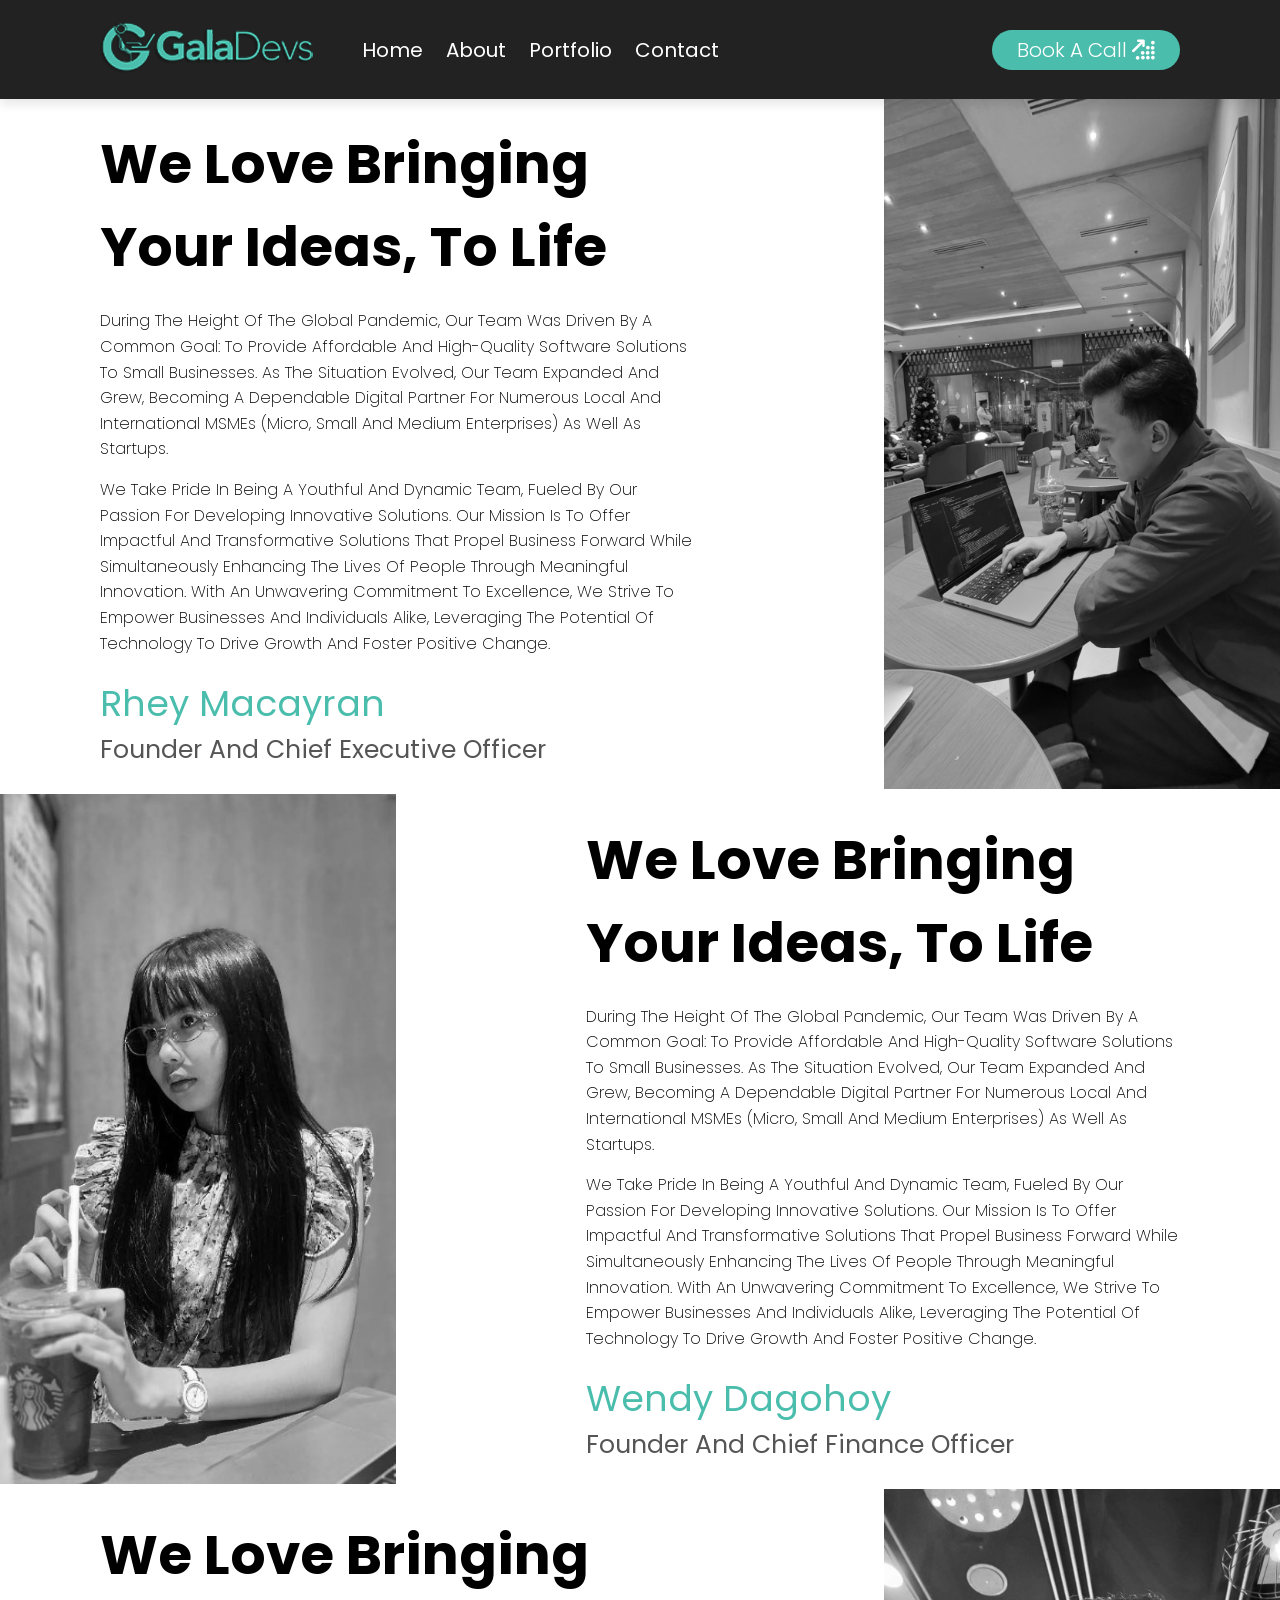
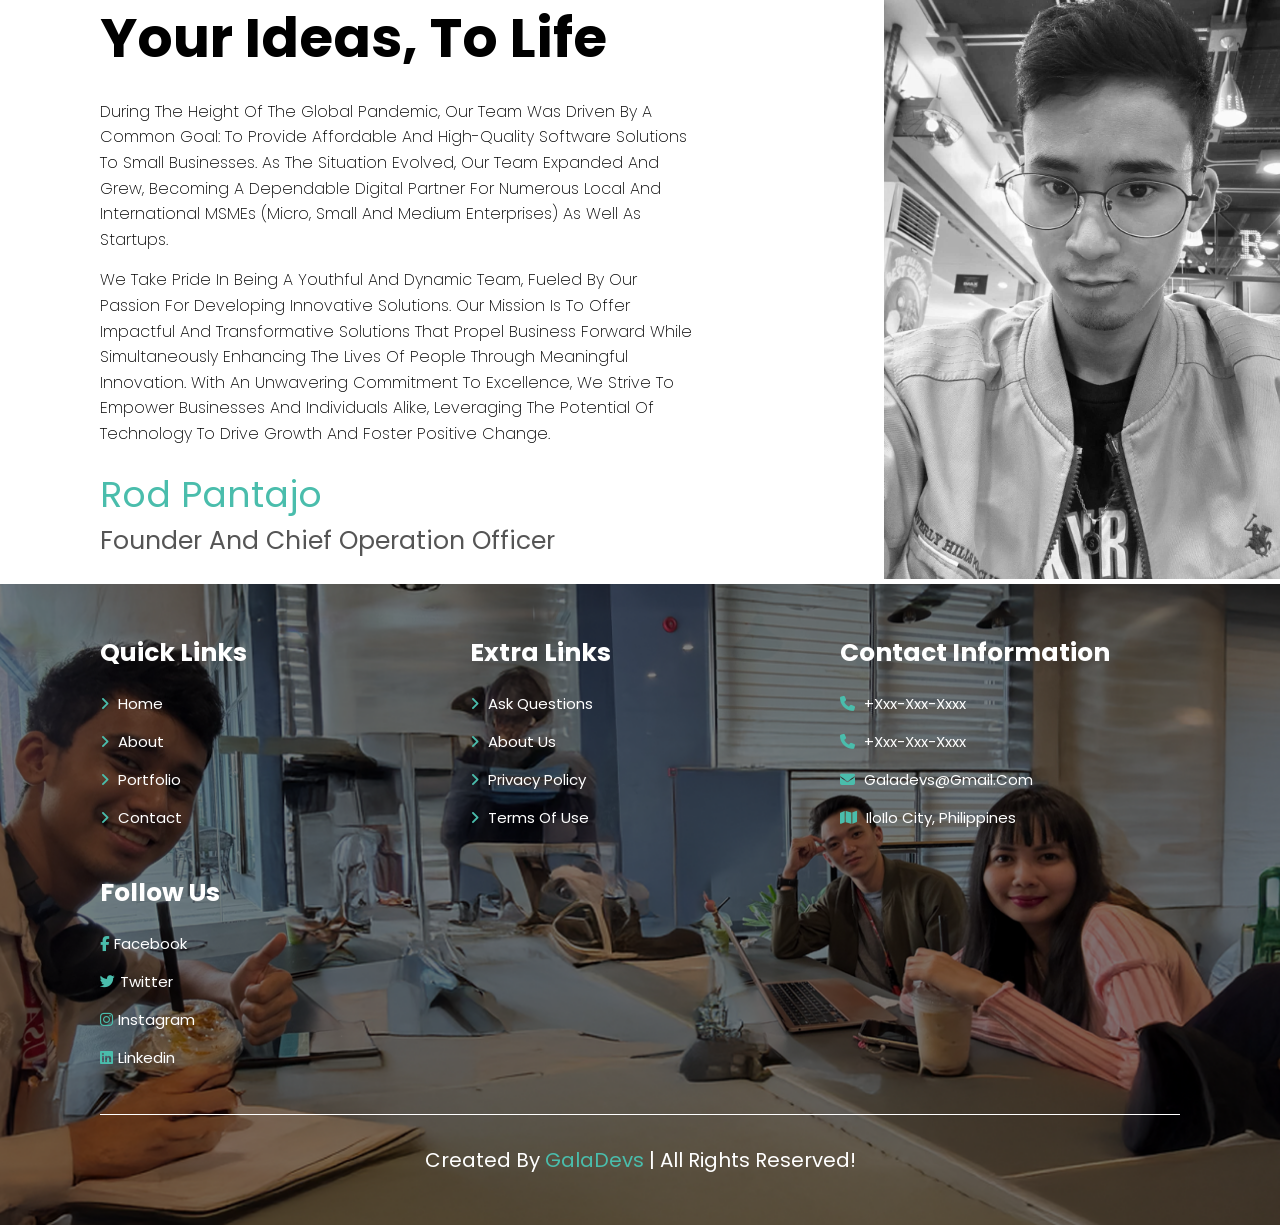
==== about.html @ b61c83e8 "Create about.html" ====
<!DOCTYPE html>
<html lang="en">
<head>
    <meta charset="UTF-8">
    <meta name="viewport" content="width=device-width, initial-scale=1.0">
    <title>about</title>

    <!-- swiper css link -->
    <link rel="stylesheet" href="https://cdn.jsdelivr.net/npm/swiper@11/swiper-bundle.min.css"/>

    <!-- fonr awesome cdn link -->
    <link rel="stylesheet" href="https://cdnjs.cloudflare.com/ajax/libs/font-awesome/6.7.1/css/all.min.css" integrity="sha512-5Hs3dF2AEPkpNAR7UiOHba+lRSJNeM2ECkwxUIxC1Q/FLycGTbNapWXB4tP889k5T5Ju8fs4b1P5z/iB4nMfSQ==" crossorigin="anonymous" referrerpolicy="no-referrer" />
     
     <!-- cusrom css file link -->
      <link rel="stylesheet" href="css/about.css">

</head>
<body>
            <!-- header section starts -->
            <section class="header" id="header">
        <a href="home.html" class="logo">
            <img src="images/Logo.png" alt=""></span>
        </a>

        <nav class="navbar">
            <a href="home.html">home</a>
            <a href="about.html">about</a>
            <a href="portfolio.html">portfolio</a>
            <a href="conatct.html">contact</a>
            <a href="contact.html"><button>Book a Call <i class="fa-solid fa-arrow-up-right-dots"></i> </button></a>
        </nav>



        <div id="menu-btn" class="fas fa-bars"></div>

     </section>
    <!-- header section ends -->
    

    <div class="container">
    <div class="content">
      <h1 class="main-heading">We love bringing your ideas, to life</h1>
      <p class="description">
        During the height of the global pandemic, our team was driven by a common goal: to provide affordable and high-quality software solutions to small businesses. As the situation evolved, our team expanded and grew, becoming a dependable digital partner for numerous local and international MSMEs (Micro, Small and Medium Enterprises) as well as startups.
      </p>
      <p class="description">
        We take pride in being a youthful and dynamic team, fueled by our passion for developing innovative solutions. Our mission is to offer impactful and transformative solutions that propel business forward while simultaneously enhancing the lives of people through meaningful innovation. With an unwavering commitment to excellence, we strive to empower businesses and individuals alike, leveraging the potential of technology to drive growth and foster positive change.
      </p>
      <p class="signature">
        <span class="name">Rhey Macayran</span><br>
        <small>Founder and Chief Executive Officer</small>
      </p>
    </div>
    <div class="image-container">
      <img src="images/Rhey.png" alt="Rhey Macayran working on a laptop">
    </div> 
  </div>

  <div class="container">
      <div class="content">
        <h1 class="main-heading">We love bringing your ideas, to life</h1>
        <p class="description">
          During the height of the global pandemic, our team was driven by a common goal: to provide affordable and high-quality software solutions to small businesses. As the situation evolved, our team expanded and grew, becoming a dependable digital partner for numerous local and international MSMEs (Micro, Small and Medium Enterprises) as well as startups.
        </p>
        <p class="description">
          We take pride in being a youthful and dynamic team, fueled by our passion for developing innovative solutions. Our mission is to offer impactful and transformative solutions that propel business forward while simultaneously enhancing the lives of people through meaningful innovation. With an unwavering commitment to excellence, we strive to empower businesses and individuals alike, leveraging the potential of technology to drive growth and foster positive change.
        </p>
        <p class="signature">
          <span class="name">Wendy Dagohoy</span><br>
          <small>Founder and Chief Finance Officer</small>
        </p>
      </div>
    <div class="image-container reverse">
      <img src="images/Wendy.png" alt="Rhey Macayran working on a laptop">
    </div> 
  </div>

  <div class="container">
    <div class="content">
      <h1 class="main-heading">We love bringing your ideas, to life</h1>
      <p class="description">
        During the height of the global pandemic, our team was driven by a common goal: to provide affordable and high-quality software solutions to small businesses. As the situation evolved, our team expanded and grew, becoming a dependable digital partner for numerous local and international MSMEs (Micro, Small and Medium Enterprises) as well as startups.
      </p>
      <p class="description">
        We take pride in being a youthful and dynamic team, fueled by our passion for developing innovative solutions. Our mission is to offer impactful and transformative solutions that propel business forward while simultaneously enhancing the lives of people through meaningful innovation. With an unwavering commitment to excellence, we strive to empower businesses and individuals alike, leveraging the potential of technology to drive growth and foster positive change.
      </p>
      <p class="signature">
        <span class="name">Rod Pantajo</span><br>
        <small>Founder and Chief Operation Officer</small>
      </p>
    </div>
    <div class="image-container">
      <img src="images/Rod.png" alt="Rhey Macayran working on a laptop">
    </div> 
  </div>





<!-- footer section starts -->

<section class="footer">

<div class="box-container">

    <div class="box">   
        <h3>quick links</h3>
        <a href="home.html"> <i class="fas fa-angle-right"></i> home</a>
        <a href="about.html"> <i class="fas fa-angle-right"></i> about</a>
        <a href="portfolio.html"> <i class="fas fa-angle-right"></i> portfolio</a>
        <a href="conatct.html"> <i class="fas fa-angle-right"></i> contact</a>
    </div>

    <div class="box">   
        <h3>extra links</h3>
        <a href="#"> <i class="fas fa-angle-right"></i> ask questions</a>
        <a href="#"> <i class="fas fa-angle-right"></i> about us</a>
        <a href="#"> <i class="fas fa-angle-right"></i> privacy policy</a>
        <a href="#"> <i class="fas fa-angle-right"></i> terms of use</a>
    </div>

    <div class="box">   
        <h3>contact information</h3>
        <a href="#"> <i class="fas fa-phone"></i> +xxx-xxx-xxxx</a>
        <a href="#"> <i class="fas fa-phone"></i> +xxx-xxx-xxxx</a>
        <a href="#"> <i class="fas fa-envelope"></i> galadevs@gmail.com</a>
        <a href="#"> <i class="fas fa-map"></i> IloIlo City, Philippines</a>
    </div>

    <div class="box">
        <h3>follow us</h3>
        <a href="#"><i class="fab fa-facebook-f"></i>facebook</a>
        <a href="#"><i class="fab fa-twitter"></i>twitter</a>
        <a href="#"><i class="fab fa-instagram"></i>instagram</a>
        <a href="#"><i class="fab fa-linkedin"></i>linkedin</a>
    </div>

</div>

<div class="credit"> created by <span>GalaDevs</span> | all rights reserved!</div>
</section>


 
<!-- swiper js link -->
<script src="https://cdn.jsdelivr.net/npm/swiper@11/swiper-bundle.min.js"></script>

<!-- custom js file link -->
 <script src="js/script.js"></script>

    
</body>
</html>
---- css/about.css ----
@import url('https://fonts.googleapis.com/css2?family=Poppins:ital,wght@0,100;0,200;0,300;0,400;0,500;0,600;0,700;0,800;0,900;1,100;1,200;1,300;1,400;1,500;1,600;1,700;1,800;1,900&display=swap');
@import url('https://fonts.googleapis.com/css2?family=Pinyon+Script&display=swap');

:root{
    --main-color: #4ABDAC;
    --black:#222;
    --white:#fff;
    --light-black:#777;
    --light-white:#fff;
    --dark-bg:rgba(0,0,0,.7);
    --light-bg:#eee;
    --border:.1rem solid var(--black);
    --box-shodow:0 .5rem 1rem rgba(0,0,0,.1);
    --text-shodow:0 1.5rem 3rem rgba(0,0,0,.3);
}

*{
    font-family: 'Poppins', sans-serif;
    margin: 0;
    padding: 0;
    box-sizing: border-box;
    outline: none;
    border: none;
    text-decoration: none;
    text-transform: capitalize;
}

html{
    font-size: 62.5%;
    overflow: auto;
}

html::-webkit-scrollbar{
    width: 1rem;
}

html::-webkit-scrollbar-track{
    background-color: white;
}

html::-webkit-scrollbar-thumb{
    background-color: var(--main-color);
}

section{
    padding: 5rem 10rem;
}

.header{
  position: sticky;
  top: 0;
  left: 0;
  right: 0;
  z-index: 1000;
  background-color: var(--black);
  display: flex;
  padding-top: 2rem;
  padding-bottom: 2rem;
  box-shadow: var(--box-shodow);
  align-items: center;
  justify-content: space-between;
  background-color: none;
}

.header .logo img{
  height: 100%;
}

.header .navbar a{
  font-size: 2rem;
  margin-left: 2rem;
  color: white;
}

.header .navbar a:hover{
  color: var(--main-color);
  transition: .2s ease-out;
}


#menu-btn{
  font-size: 2.5rem;
  cursor: pointer;
  color: var(--white);
  display: none;
}

.header button{
  margin-left: -3rem;
  border-radius: 20rem;
  padding: .5rem;
  padding-left: 2.5rem;
  padding-right: 2.5rem;
  font-size: 20px;
  background-color: var(--main-color);
  color: var(--white);
  font-weight: 300;
  margin-left: 25rem;
}

.header  button:hover{
  background-color: var(--white);
  color: var(--main-color);
  transition: .5s;
}

.header.scrolled {
  background-color: var(--black); 
  transition: .3s ease-in;
}

/* header ends */

.background{
    background-color: #f8fafb;
}

.container {
  display: flex;
  align-items: center;
  justify-content: space-between;
  gap: 90px;
  max-width: 100%;
  margin: 0 auto;
  background-color: #fff;
  border-radius: 8px;
}

.image-container.reverse {
  order: -1;
  padding-left: 0;
}

/* Content Styles */
.content {
  flex: 1.5;
}

.main-heading {
  font-size: 5.5rem;
  font-weight: bold;
  margin-bottom: 20px;
}

.description {
  font-size: 1.6rem;
  line-height: 1.6;
  margin-bottom: 15px;
  font-weight: 200;
}

.signature {
  font-family: 'Pinyon Script', cursive;
  margin-top: 20px;
  font-size: 3rem;
  color: var(--main-color);
  
  
}

.content{
  padding: 0 10rem;
}

.signature small {
  font-weight: normal;
  color: #555;
}

.name {
  font-size: 1.2em;
}

/* Image Styles */
.image-container {
  flex: 1;
}

.image-container img {
  width: 100%;
  height: auto;
  filter: grayscale(100%);
  transition: filter 0.5s ease;
}

.image-container img:hover {
  filter: grayscale(0%);
}






.footer{
  background: url('../images/footer.png') no-repeat;
  background-size: cover;
  background-position: center;
}

.footer .box-container{
  display: grid;
  grid-template-columns: repeat(auto-fit, minmax(25rem, 1fr));
  gap: 3rem;
}

.footer .box-container .box h3{
  color: var(--white);
  font-size: 2.5rem;
  padding-bottom: 2rem;
}

.footer .box-container .box a{
  color: var(--light-white);
  font-size: 1.5rem;
  padding-bottom: 1.5rem;
  display: block;
}

.footer .box-container .box a i{
  color: var(--main-color);
  padding-right: .5rem;
  transition: .2s;
}

.footer .box-container .box a:hover i{
  padding-right: 2rem;
}

.footer .credit{
  text-align: center;
  padding-top: 3rem;
  margin-top: 3rem;
  border-top: .1rem solid var(--light-white);
  font-size: 2rem;
  color: white;
}

.footer .credit span{
  color: var(--main-color);
}


/* media queries */
@media (max-width:1200px){
    section{
        padding: 3rem 5%;
    }
      .header button{
        margin-left: 10rem;
      }
      .about-section {
        gap: 20px;
        padding: 40px;
      }
      .about-us {
        gap: 20px;
      }

      .container {
        flex-direction: column;
        align-items: center;
    }

    .image-content {
        width: 80%;
    }

    .text-content {
        width: 100%;
        text-align: center;
        margin-top: 30px;
    }
}

@media (max-width:991px){
    html{
        font-size: 55%;
    }

    section{
        padding: 3rem 2%;
    }

    .header button{
        margin-left: 0;
    }
    .about-section {
        flex-direction: column;
        text-align: center;
      }
    
      .text-content {
        max-width: 100%;
        text-align: left;
      }
    
      .image-content img {
        width: 100rem;
        height: 30%;
        object-fit: cover;
      }
      .about-us {
        flex-direction: column;
        text-align: center;
      }
    
      .content {
        max-width: 100%;
      }
    
      .image img {
        margin-top: 20px;
      }
      .tech-items {
        grid-template-columns: 1fr;
    }
      
     
}

@media (max-width:768px){
    html{
        font-size: 45%;
    }

    #menu-btn{
        display: inline-block;
        transition: .2s linear;
    }

    #menu-btn.fa-times{
        transform: rotate(180deg);
    }

    .header .navbar{
        position: absolute;
        top: 99%;
        left: 0;
        right: 0;
        margin-top: -15rem;
        background-color: var(--black);
        border-top: var(--border);
        padding: 2rem;
        transition: .2s linear;
        padding-top: 15rem;
        clip-path: polygon(0 0, 100% 0, 100% 0, 0 0);
    }

    .header .logo{
        z-index: 1000;
    }


    .header .navbar.active{
        clip-path: polygon(0 0, 100% 0, 100% 100%, 0 100%);
    }

    .header .navbar a{
        display: block;
        margin: 2rem;
        text-align: center;
    }
    .container {
      flex-direction: column;
      padding: 0;
      overflow: hidden; /* Ensure no overflow from the container */
    }

    .image-container {
      width: 100%;        /* Ensure the image container takes full width */
      max-height: 50vh;   /* Limit the height to 50% of the viewport height */
      overflow: hidden;   /* Hide any overflow */
    }
  
    .image-container img {
      width: 100%;        /* Make the image responsive to the container’s width */
      height: 100%;       /* Allow the image to take the container's height */
      object-fit: cover;  /* Maintain aspect ratio and cover the container */
      display: block;     /* Remove any default inline spacing */
      padding-left: 0;
    }
      
}

@media (max-width:450px){
    html{
        font-size: 50%;
    }
    .about-section {
        padding: 20px;
      }
    
      .text-content h1 {
        font-size: 24px;
      }
    
      .text-content p {
        font-size: 12px;
      }

      .about-us {
        padding: 20px;
      }
    
      .content h2 {
        font-size: 20px;
      }
    
      .content h3 {
        font-size: 18px;
      }
    
      .content p {
        font-size: 12px;
      }
    
      .read-more {
        padding: 6px 12px;
      }
      .text-content h2 {
        font-size: 1.5em;
    }

    .tech-items div {
        padding: 10px;
    }
}
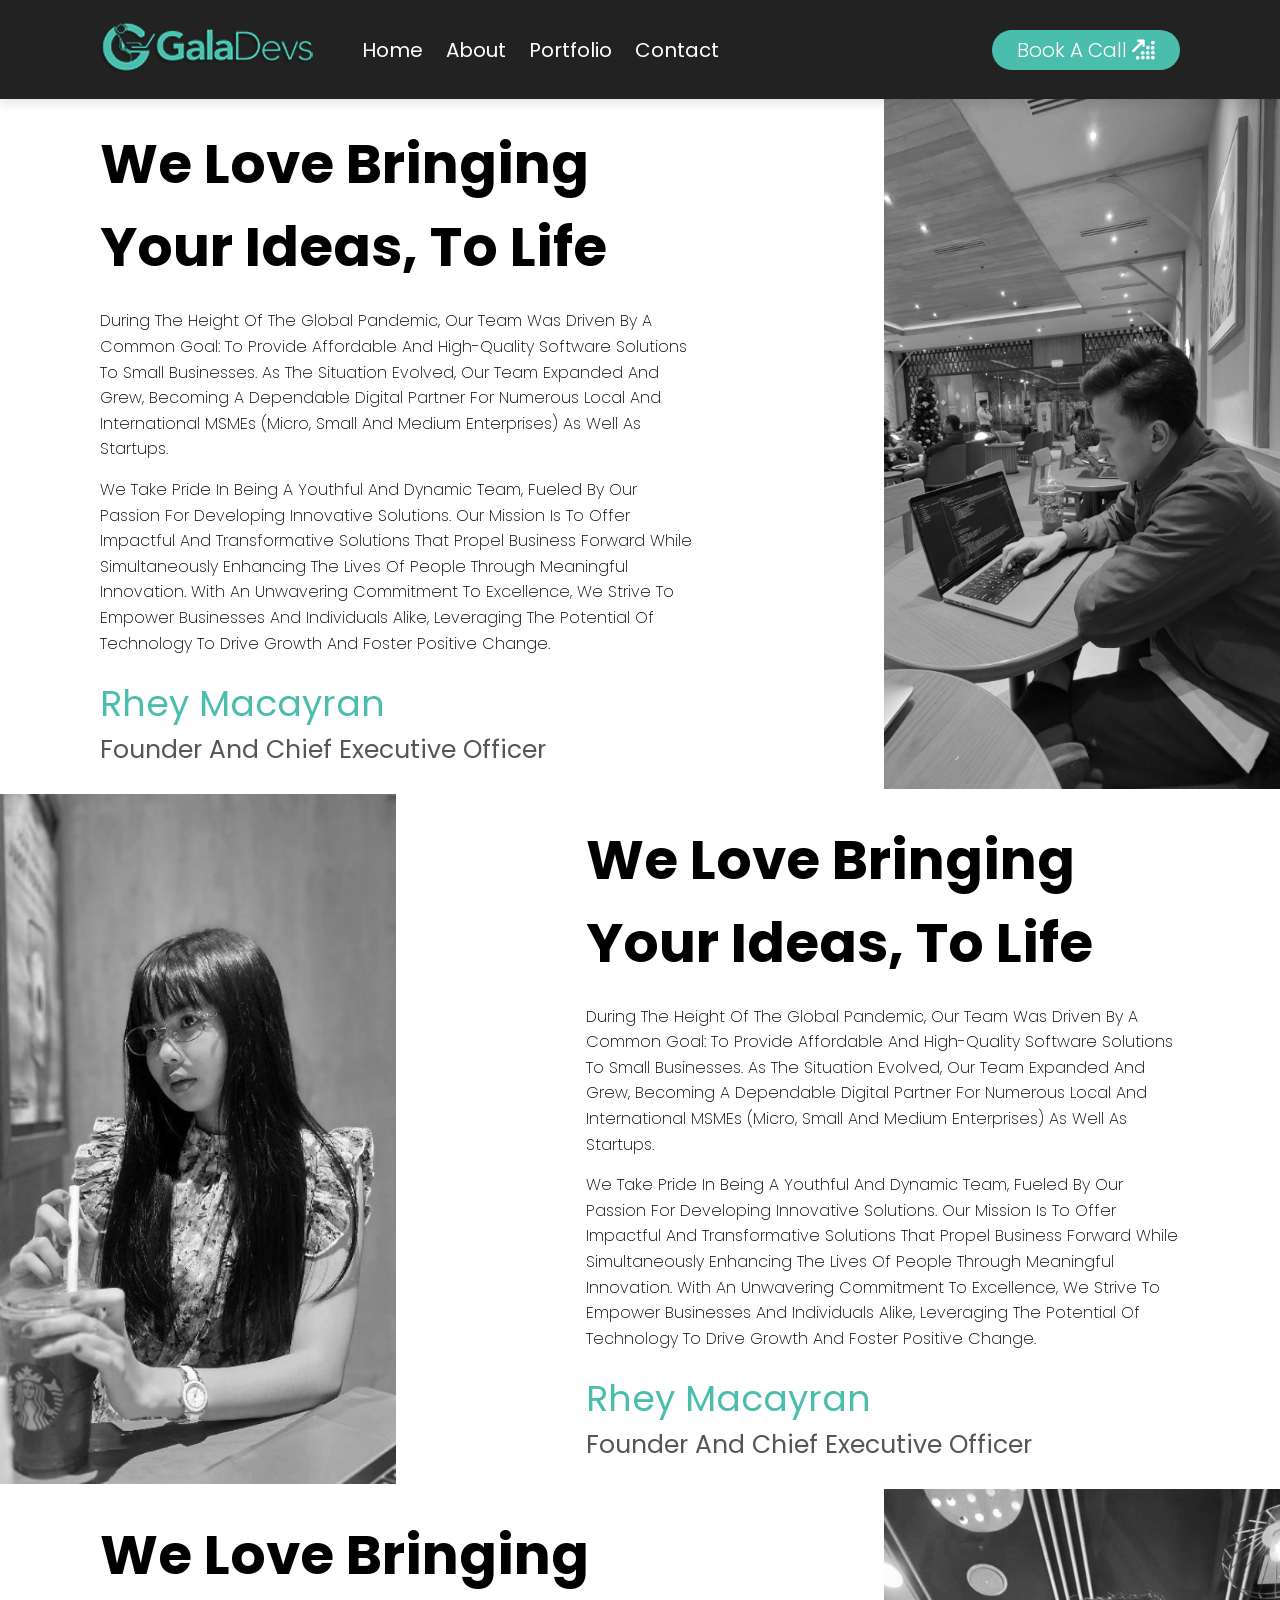
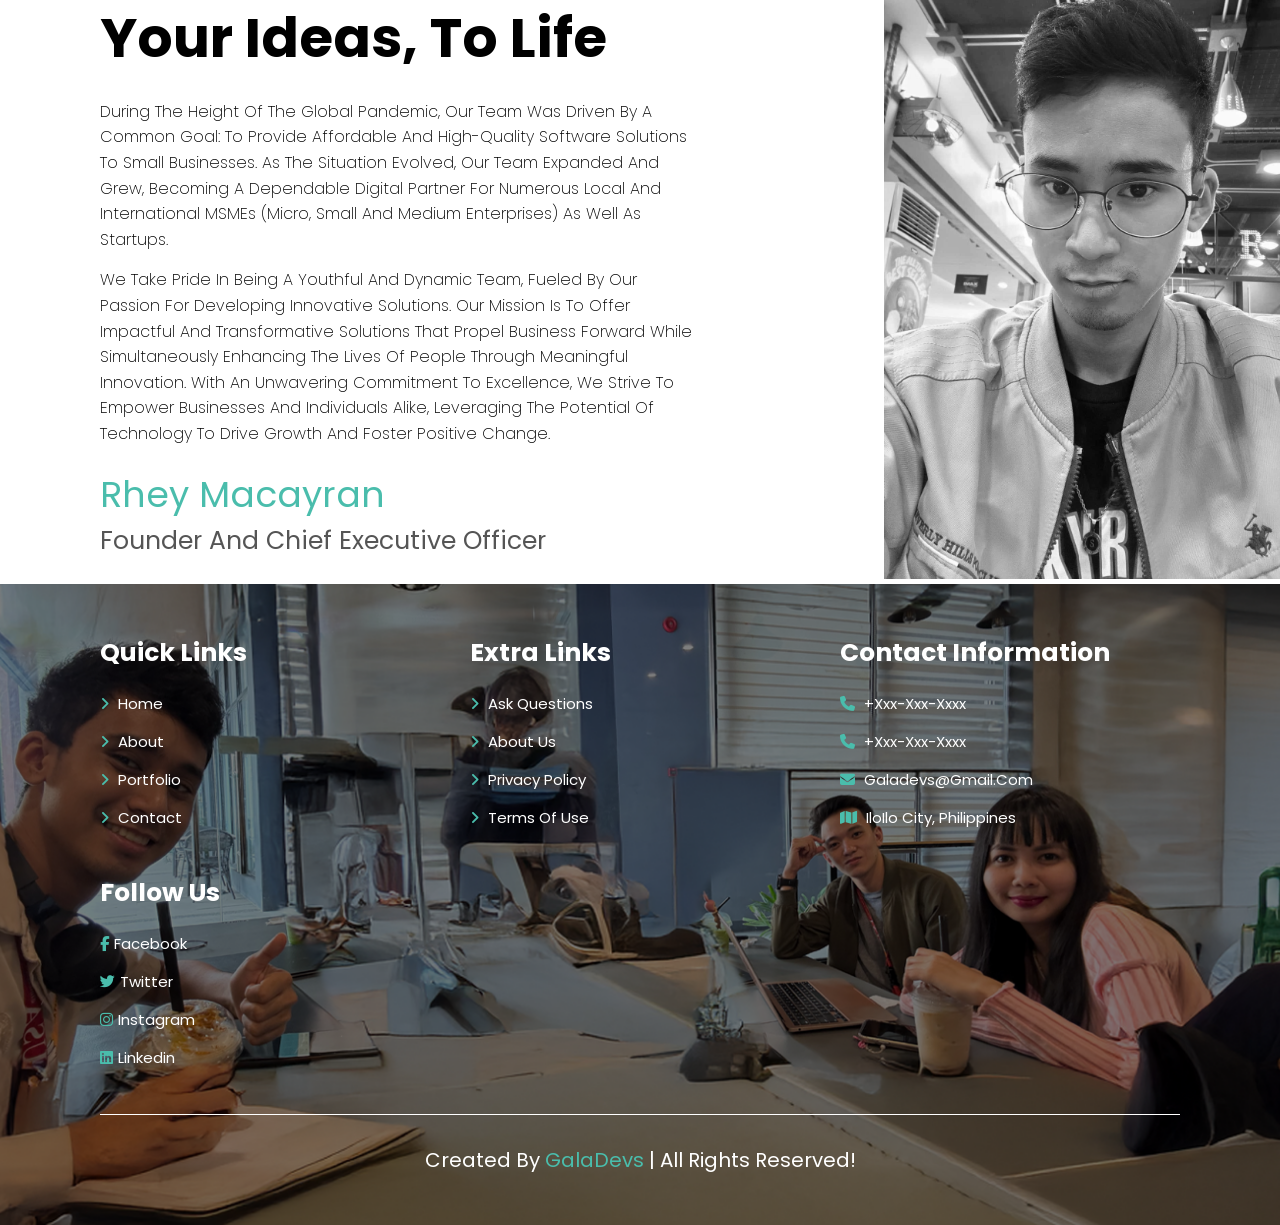
==== commit c094f529: "html" ====
--- a/about.html
+++ b/about.html
@@ -18,16 +18,16 @@
 <body>
             <!-- header section starts -->
             <section class="header" id="header">
-        <a href="home.html" class="logo">
+        <a href="index.html" class="logo">
             <img src="images/Logo.png" alt=""></span>
         </a>
 
         <nav class="navbar">
-            <a href="home.html">home</a>
-            <a href="about.html">about</a>
-            <a href="portfolio.html">portfolio</a>
-            <a href="conatct.html">contact</a>
-            <a href="contact.html"><button>Book a Call <i class="fa-solid fa-arrow-up-right-dots"></i> </button></a>
+            <a href="index.html">home</a>
+            <a href="about.htmlindex.html">about</a>
+            <a href="portfolio.htmlindex.html">portfolio</a>
+            <a href="conatct.htmlindex.html">contact</a>
+            <a href="contact.htmlindex.html"><button>Book a Call <i class="fa-solid fa-arrow-up-right-dots"></i> </button></a>
         </nav>
 
 
@@ -67,8 +67,8 @@
           We take pride in being a youthful and dynamic team, fueled by our passion for developing innovative solutions. Our mission is to offer impactful and transformative solutions that propel business forward while simultaneously enhancing the lives of people through meaningful innovation. With an unwavering commitment to excellence, we strive to empower businesses and individuals alike, leveraging the potential of technology to drive growth and foster positive change.
         </p>
         <p class="signature">
-          <span class="name">Wendy Dagohoy</span><br>
-          <small>Founder and Chief Finance Officer</small>
+          <span class="name">Rhey Macayran</span><br>
+          <small>Founder and Chief Executive Officer</small>
         </p>
       </div>
     <div class="image-container reverse">
@@ -86,8 +86,8 @@
         We take pride in being a youthful and dynamic team, fueled by our passion for developing innovative solutions. Our mission is to offer impactful and transformative solutions that propel business forward while simultaneously enhancing the lives of people through meaningful innovation. With an unwavering commitment to excellence, we strive to empower businesses and individuals alike, leveraging the potential of technology to drive growth and foster positive change.
       </p>
       <p class="signature">
-        <span class="name">Rod Pantajo</span><br>
-        <small>Founder and Chief Operation Officer</small>
+        <span class="name">Rhey Macayran</span><br>
+        <small>Founder and Chief Executive Officer</small>
       </p>
     </div>
     <div class="image-container">
@@ -107,10 +107,10 @@
 
     <div class="box">   
         <h3>quick links</h3>
-        <a href="home.html"> <i class="fas fa-angle-right"></i> home</a>
-        <a href="about.html"> <i class="fas fa-angle-right"></i> about</a>
-        <a href="portfolio.html"> <i class="fas fa-angle-right"></i> portfolio</a>
-        <a href="conatct.html"> <i class="fas fa-angle-right"></i> contact</a>
+        <a href="index.html"> <i class="fas fa-angle-right"></i> home</a>
+        <a href="about.htmlindex.html"> <i class="fas fa-angle-right"></i> about</a>
+        <a href="portfolio.htmlindex.html"> <i class="fas fa-angle-right"></i> portfolio</a>
+        <a href="conatct.htmlindex.html"> <i class="fas fa-angle-right"></i> contact</a>
     </div>
 
     <div class="box">   
